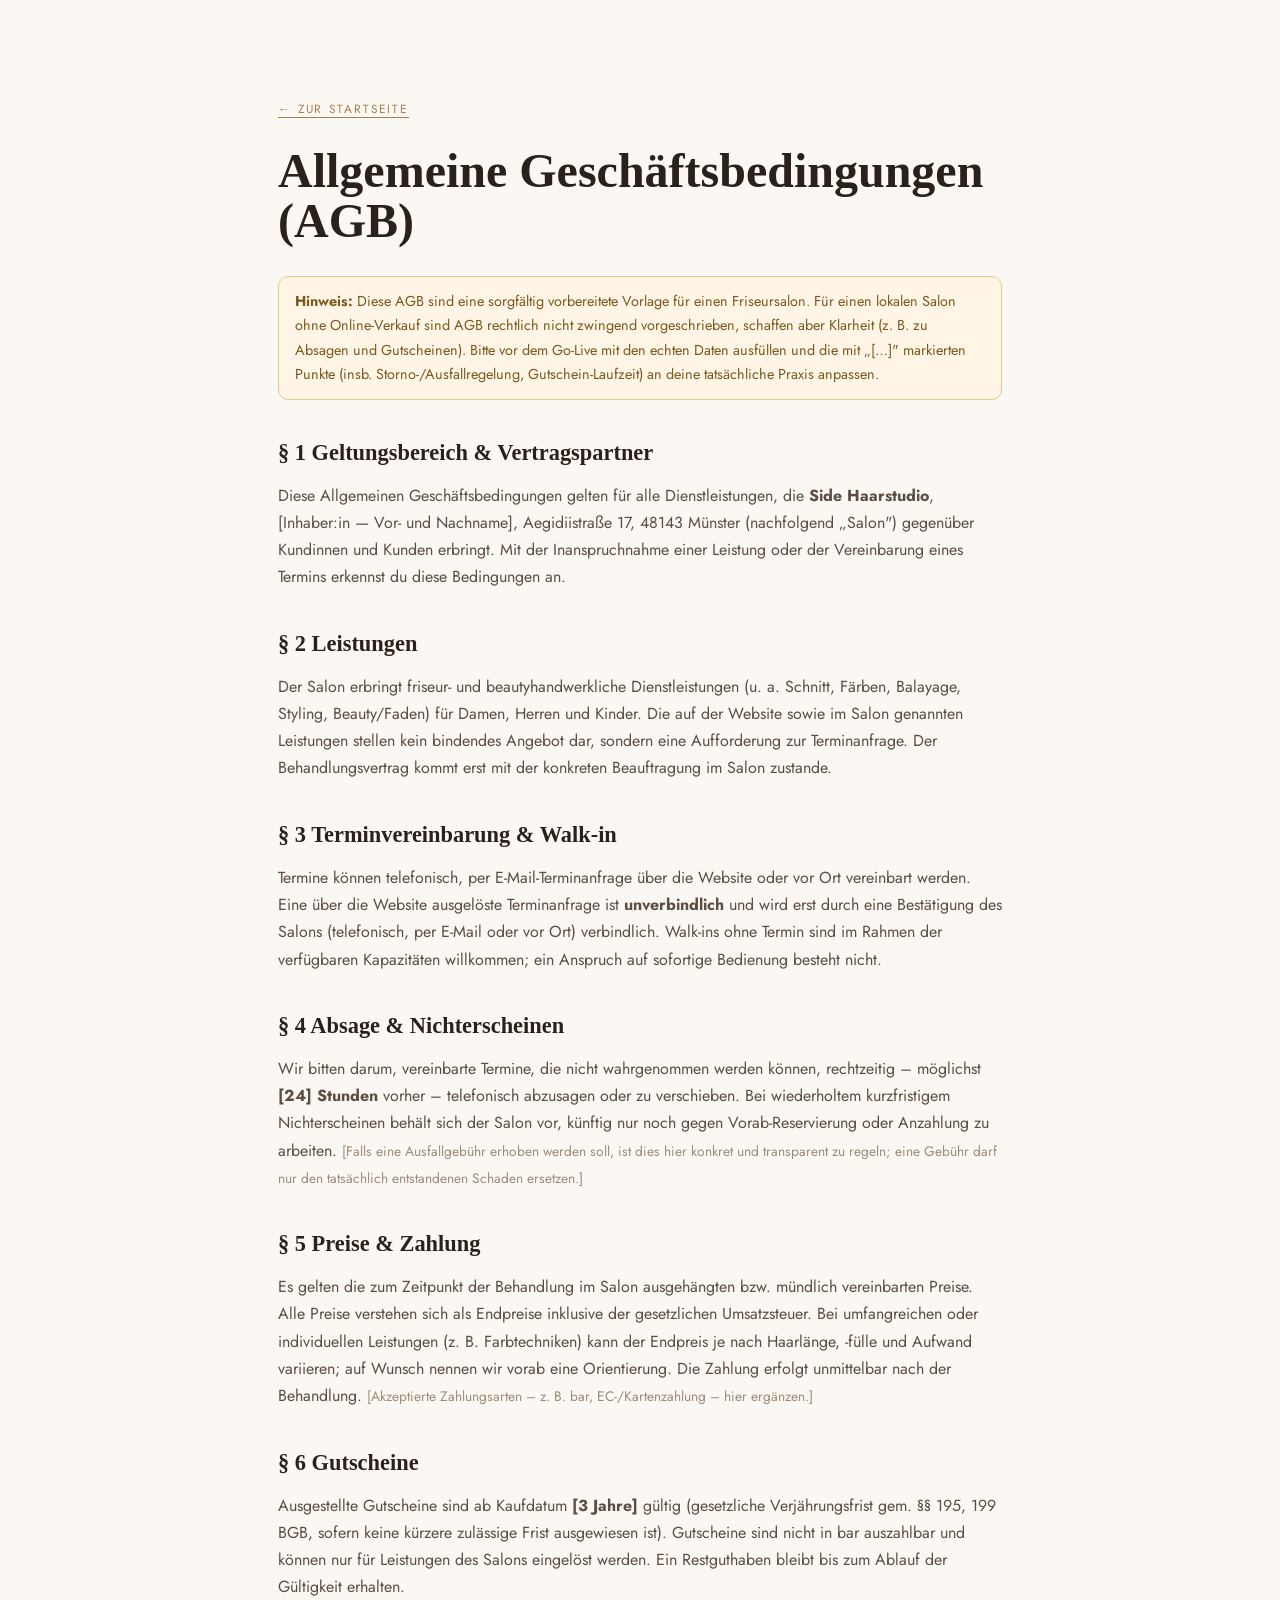
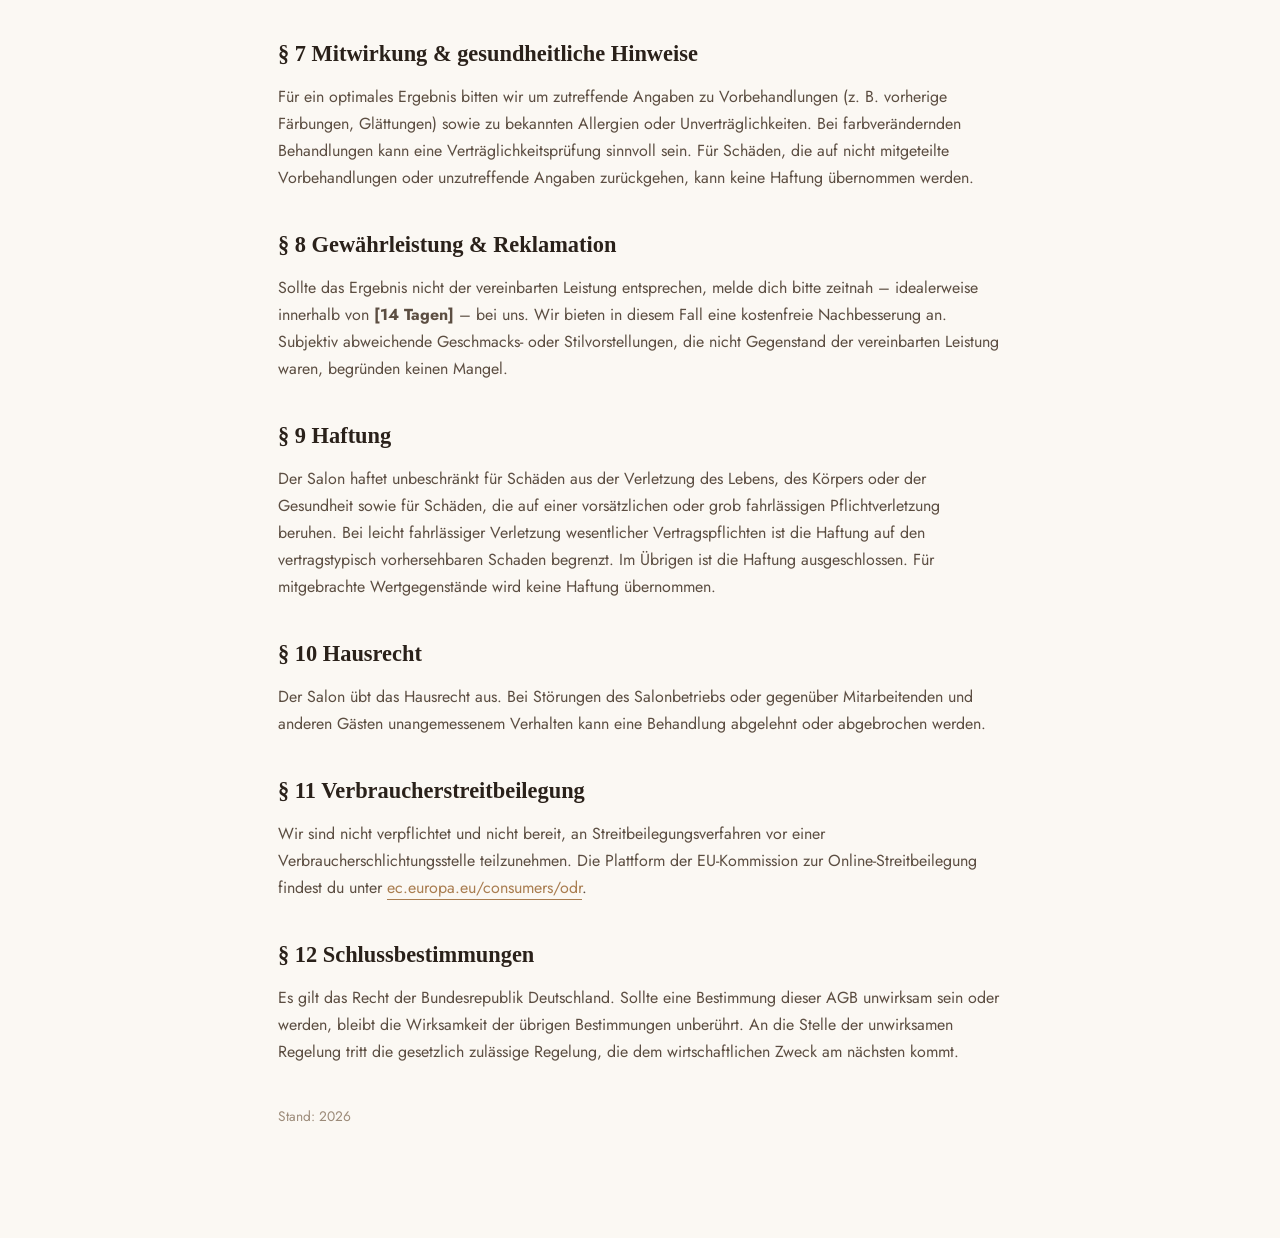
==== agb.html @ 624b102f "Add AGB page, link it in footer, sharpen AVV note in privacy policy - New agb.html (Allgemeine Gesch" ====
<!DOCTYPE html>
<html lang="de">
<head>
<meta charset="UTF-8">
<meta name="viewport" content="width=device-width, initial-scale=1.0">
<title>AGB — Side Haarstudio Münster</title>
<meta name="robots" content="index,follow">
<link rel="icon" href="favicon.svg" type="image/svg+xml">
<link rel="preconnect" href="https://fonts.bunny.net" crossorigin>
<link rel="stylesheet" href="https://fonts.bunny.net/css?family=cormorant-garamond:400,500,600,700|jost:300,400,500,600">
<link rel="stylesheet" href="styles.css">
</head>
<body class="legal-page">
  <div class="legal-wrap">
    <a class="legal-back" href="index.html">← Zur Startseite</a>
    <h1>Allgemeine Geschäftsbedingungen (AGB)</h1>

    <p class="todo"><strong>Hinweis:</strong> Diese AGB sind eine sorgfältig vorbereitete Vorlage für
      einen Friseursalon. Für einen lokalen Salon ohne Online-Verkauf sind AGB rechtlich nicht
      zwingend vorgeschrieben, schaffen aber Klarheit (z. B. zu Absagen und Gutscheinen). Bitte vor
      dem Go-Live mit den echten Daten ausfüllen und die mit „[…]" markierten Punkte (insb.
      Storno-/Ausfallregelung, Gutschein-Laufzeit) an deine tatsächliche Praxis anpassen.</p>

    <h2>§ 1 Geltungsbereich &amp; Vertragspartner</h2>
    <p>
      Diese Allgemeinen Geschäftsbedingungen gelten für alle Dienstleistungen, die
      <strong>Side Haarstudio</strong>, [Inhaber:in — Vor- und Nachname], Aegidiistraße 17,
      48143 Münster (nachfolgend „Salon") gegenüber Kundinnen und Kunden erbringt. Mit der
      Inanspruchnahme einer Leistung oder der Vereinbarung eines Termins erkennst du diese
      Bedingungen an.
    </p>

    <h2>§ 2 Leistungen</h2>
    <p>
      Der Salon erbringt friseur- und beautyhandwerkliche Dienstleistungen (u. a. Schnitt,
      Färben, Balayage, Styling, Beauty/Faden) für Damen, Herren und Kinder. Die auf der Website
      sowie im Salon genannten Leistungen stellen kein bindendes Angebot dar, sondern eine
      Aufforderung zur Terminanfrage. Der Behandlungsvertrag kommt erst mit der konkreten
      Beauftragung im Salon zustande.
    </p>

    <h2>§ 3 Terminvereinbarung &amp; Walk-in</h2>
    <p>
      Termine können telefonisch, per E-Mail-Terminanfrage über die Website oder vor Ort
      vereinbart werden. Eine über die Website ausgelöste Terminanfrage ist <strong>unverbindlich</strong>
      und wird erst durch eine Bestätigung des Salons (telefonisch, per E-Mail oder vor Ort)
      verbindlich. Walk-ins ohne Termin sind im Rahmen der verfügbaren Kapazitäten willkommen;
      ein Anspruch auf sofortige Bedienung besteht nicht.
    </p>

    <h2>§ 4 Absage &amp; Nichterscheinen</h2>
    <p>
      Wir bitten darum, vereinbarte Termine, die nicht wahrgenommen werden können, rechtzeitig –
      möglichst <strong>[24] Stunden</strong> vorher – telefonisch abzusagen oder zu verschieben.
      Bei wiederholtem kurzfristigem Nichterscheinen behält sich der Salon vor, künftig nur noch
      gegen Vorab-Reservierung oder Anzahlung zu arbeiten.
      <span class="muted">[Falls eine Ausfallgebühr erhoben werden soll, ist dies hier konkret und
      transparent zu regeln; eine Gebühr darf nur den tatsächlich entstandenen Schaden ersetzen.]</span>
    </p>

    <h2>§ 5 Preise &amp; Zahlung</h2>
    <p>
      Es gelten die zum Zeitpunkt der Behandlung im Salon ausgehängten bzw. mündlich vereinbarten
      Preise. Alle Preise verstehen sich als Endpreise inklusive der gesetzlichen Umsatzsteuer.
      Bei umfangreichen oder individuellen Leistungen (z. B. Farbtechniken) kann der Endpreis je
      nach Haarlänge, -fülle und Aufwand variieren; auf Wunsch nennen wir vorab eine Orientierung.
      Die Zahlung erfolgt unmittelbar nach der Behandlung. <span class="muted">[Akzeptierte
      Zahlungsarten – z. B. bar, EC-/Kartenzahlung – hier ergänzen.]</span>
    </p>

    <h2>§ 6 Gutscheine</h2>
    <p>
      Ausgestellte Gutscheine sind ab Kaufdatum <strong>[3 Jahre]</strong> gültig (gesetzliche
      Verjährungsfrist gem. §§ 195, 199 BGB, sofern keine kürzere zulässige Frist ausgewiesen
      ist). Gutscheine sind nicht in bar auszahlbar und können nur für Leistungen des Salons
      eingelöst werden. Ein Restguthaben bleibt bis zum Ablauf der Gültigkeit erhalten.
    </p>

    <h2>§ 7 Mitwirkung &amp; gesundheitliche Hinweise</h2>
    <p>
      Für ein optimales Ergebnis bitten wir um zutreffende Angaben zu Vorbehandlungen (z. B.
      vorherige Färbungen, Glättungen) sowie zu bekannten Allergien oder Unverträglichkeiten.
      Bei farbverändernden Behandlungen kann eine Verträglichkeitsprüfung sinnvoll sein. Für
      Schäden, die auf nicht mitgeteilte Vorbehandlungen oder unzutreffende Angaben zurückgehen,
      kann keine Haftung übernommen werden.
    </p>

    <h2>§ 8 Gewährleistung &amp; Reklamation</h2>
    <p>
      Sollte das Ergebnis nicht der vereinbarten Leistung entsprechen, melde dich bitte zeitnah –
      idealerweise innerhalb von <strong>[14 Tagen]</strong> – bei uns. Wir bieten in diesem Fall
      eine kostenfreie Nachbesserung an. Subjektiv abweichende Geschmacks- oder
      Stilvorstellungen, die nicht Gegenstand der vereinbarten Leistung waren, begründen keinen
      Mangel.
    </p>

    <h2>§ 9 Haftung</h2>
    <p>
      Der Salon haftet unbeschränkt für Schäden aus der Verletzung des Lebens, des Körpers oder
      der Gesundheit sowie für Schäden, die auf einer vorsätzlichen oder grob fahrlässigen
      Pflichtverletzung beruhen. Bei leicht fahrlässiger Verletzung wesentlicher Vertragspflichten
      ist die Haftung auf den vertragstypisch vorhersehbaren Schaden begrenzt. Im Übrigen ist die
      Haftung ausgeschlossen. Für mitgebrachte Wertgegenstände wird keine Haftung übernommen.
    </p>

    <h2>§ 10 Hausrecht</h2>
    <p>
      Der Salon übt das Hausrecht aus. Bei Störungen des Salonbetriebs oder gegenüber Mitarbeitenden
      und anderen Gästen unangemessenem Verhalten kann eine Behandlung abgelehnt oder abgebrochen
      werden.
    </p>

    <h2>§ 11 Verbraucherstreitbeilegung</h2>
    <p>
      Wir sind nicht verpflichtet und nicht bereit, an Streitbeilegungsverfahren vor einer
      Verbraucherschlichtungsstelle teilzunehmen. Die Plattform der EU-Kommission zur
      Online-Streitbeilegung findest du unter
      <a href="https://ec.europa.eu/consumers/odr/" target="_blank" rel="noopener">ec.europa.eu/consumers/odr</a>.
    </p>

    <h2>§ 12 Schlussbestimmungen</h2>
    <p>
      Es gilt das Recht der Bundesrepublik Deutschland. Sollte eine Bestimmung dieser AGB
      unwirksam sein oder werden, bleibt die Wirksamkeit der übrigen Bestimmungen unberührt.
      An die Stelle der unwirksamen Regelung tritt die gesetzlich zulässige Regelung, die dem
      wirtschaftlichen Zweck am nächsten kommt.
    </p>

    <p class="muted" style="margin-top:40px">Stand: <span id="legalYear"></span></p>
  </div>
  <script>document.getElementById("legalYear").textContent = new Date().getFullYear();</script>
</body>
</html>
---- styles.css ----
/* ============================================================
   SIDE Haarstudio Münster — Design System
   Warm brown / cream luxury salon. Serif display + geometric sans.
   Layout is container-query driven so the same markup reflows for
   wide desktop and narrow phone widths.
   ============================================================ */

:root{
  /* warm neutral palette */
  --cream:    #EFE7DB;
  --paper:    #FBF8F3;
  --sand:     #E6DAC9;
  --ink:      #2A211A;
  --ink-soft: #5C4E42;
  --muted:    #9C8B79;
  --brown:    #6E5848;
  --espresso: #352820;
  --line:     rgba(42,33,26,.12);
  --line-strong: rgba(42,33,26,.22);

  --accent:   #A97D50;
  --space:    1;          /* density multiplier */

  --r-sm: 4px;
  --r-md: 8px;
  --r-lg: 14px;

  --shadow-card: 0 1px 2px rgba(42,33,26,.04), 0 8px 30px rgba(42,33,26,.06);
  --shadow-pop:  0 12px 50px rgba(42,33,26,.22);

  --serif: "Cormorant Garamond", Georgia, "Times New Roman", serif;
  --sans:  "Jost", "Helvetica Neue", Helvetica, Arial, sans-serif;

  --ease: cubic-bezier(.22,.61,.36,1);
}

*{ box-sizing:border-box; }
html{ scroll-behavior:smooth; scroll-padding-top:84px; }
html,body{ margin:0; }
/* Scrollbar ausblenden (Funktion bleibt erhalten) */
html{ scrollbar-width:none; -ms-overflow-style:none; }
html::-webkit-scrollbar, body::-webkit-scrollbar{ width:0; height:0; display:none; }
body{
  font-family:var(--sans);
  color:var(--ink);
  background:var(--paper);
  -webkit-font-smoothing:antialiased;
  text-rendering:optimizeLegibility;
}
button{ font-family:inherit; cursor:pointer; }
a{ color:inherit; text-decoration:none; }
img{ display:block; max-width:100%; }

/* ---------- page container (drives container queries) ---------- */
.scroller{
  position:relative;
  width:100%;
  background:var(--paper);
  container-type:inline-size;
  container-name:site;
}

/* ---------- shared type / layout ---------- */
.wrap{ width:100%; max-width:1520px; margin-inline:auto; padding-inline:clamp(20px, 5vw, 96px); }
/* Long-form text stays readable even on a very wide layout */
.section-head, .contact-lede, .hero-sub{ }
.section{ padding-block:calc(64px * var(--space)); }
.eyebrow{
  font-family:var(--sans); font-weight:500;
  font-size:12px; letter-spacing:.32em; text-transform:uppercase;
  color:var(--accent);
}
.section-title{
  font-family:var(--serif); font-weight:500;
  font-size:clamp(2rem, 7cqi, 3.1rem); line-height:1.04; letter-spacing:.01em;
  margin:.4em 0 0; color:var(--ink);
}
.section-head{ text-align:center; max-width:640px; margin-inline:auto; margin-bottom:calc(46px*var(--space)); }
.section-head p{ color:var(--ink-soft); font-size:1.02rem; line-height:1.6; margin:.9em 0 0; }
.lede{ color:var(--ink-soft); font-size:1.04rem; line-height:1.65; }

.btn{
  display:inline-flex; align-items:center; gap:.6em;
  padding:.95em 1.6em; border:none; border-radius:999px;
  font-family:var(--sans); font-weight:500; font-size:.82rem;
  letter-spacing:.14em; text-transform:uppercase;
  transition:transform .35s var(--ease), background .3s, color .3s, box-shadow .3s;
}
.btn-solid{ background:var(--accent); color:#fff; box-shadow:0 8px 24px color-mix(in srgb, var(--accent) 36%, transparent); }
.btn-solid:hover{ transform:translateY(-2px); box-shadow:0 12px 30px color-mix(in srgb, var(--accent) 46%, transparent); }
.btn-ghost{ background:transparent; color:var(--ink); border:1px solid var(--line-strong); }
.btn-ghost:hover{ border-color:var(--ink); transform:translateY(-2px); }
.btn-light{ background:rgba(255,255,255,.92); color:var(--ink); }
.btn-light:hover{ background:#fff; transform:translateY(-2px); }

.link-underline{
  display:inline-flex; align-items:center; gap:.5em;
  font-size:.76rem; letter-spacing:.2em; text-transform:uppercase; font-weight:500;
  color:var(--ink); padding-bottom:4px; border-bottom:1px solid var(--ink);
  transition:gap .3s var(--ease), color .3s, border-color .3s; cursor:pointer;
}
.link-underline:hover{ gap:.9em; color:var(--accent); border-color:var(--accent); }

/* media frames (plain imgs that fill their box) */
.media{ position:relative; overflow:hidden; background:var(--sand); }
.media img{ position:absolute; inset:0; width:100%; height:100%; object-fit:cover; }
.hero-media img, .contact-map img{ position:absolute; inset:0; width:100%; height:100%; object-fit:cover; }

/* ============================================================
   HEADER
   ============================================================ */
.site-header{
  position:sticky; top:0; z-index:40;
  background:color-mix(in srgb, var(--paper) 86%, transparent);
  backdrop-filter:blur(12px); -webkit-backdrop-filter:blur(12px);
  border-bottom:1px solid var(--line);
}
.header-inner{ display:flex; align-items:center; justify-content:space-between; gap:24px; height:72px; }
.brand{ display:flex; align-items:center; gap:11px; }
.brand-mark{
  width:30px; height:30px; flex:none; border-radius:50%;
  background:var(--ink); color:var(--paper);
  display:grid; place-items:center; font-family:var(--serif); font-weight:600; font-size:1.05rem;
}
.brand-name{ font-family:var(--serif); font-weight:600; font-size:1.45rem; letter-spacing:.04em; line-height:1; }
.brand-name small{ display:block; font-family:var(--sans); font-weight:400; font-size:.52rem; letter-spacing:.42em; text-transform:uppercase; color:var(--muted); margin-top:3px; }
.nav{ display:none; align-items:center; gap:32px; }
.nav a{ font-size:.78rem; letter-spacing:.16em; text-transform:uppercase; font-weight:500; color:var(--ink-soft); position:relative; padding:6px 0; transition:color .25s; }
.nav a::after{ content:""; position:absolute; left:0; bottom:0; height:1px; width:0; background:var(--accent); transition:width .3s var(--ease); }
.nav a:hover{ color:var(--ink); }
.nav a:hover::after, .nav a.active::after{ width:100%; }
.nav a.active{ color:var(--ink); }
.header-cta{ display:none; }
.burger{
  display:inline-flex; flex-direction:column; gap:5px; justify-content:center;
  width:42px; height:42px; border:1px solid var(--line-strong); border-radius:50%;
  background:transparent; align-items:center;
}
.burger span{ width:16px; height:1.5px; background:var(--ink); transition:.3s var(--ease); }
.burger.open span:nth-child(1){ transform:translateY(6.5px) rotate(45deg); }
.burger.open span:nth-child(2){ opacity:0; }
.burger.open span:nth-child(3){ transform:translateY(-6.5px) rotate(-45deg); }

/* mobile slide-down menu — only shown when the burger toggles `hidden=false`.
   The [hidden] attribute selector beats the base rule, so the menu stays
   collapsed by default; container-query also forces it off on desktop. */
.mobile-menu{
  position:absolute; top:72px; left:0; right:0; z-index:39;
  background:var(--paper); border-bottom:1px solid var(--line);
  padding:8px 0 18px;
  transform-origin:top;
  display:flex; flex-direction:column;
  animation:menuDrop .28s var(--ease);
}
.mobile-menu[hidden]{ display:none; }
/* Never show the slide-down menu on desktop — container query for the
   viewport-width container, plus a viewport media query as a safety net. */
@container site (min-width:1024px){ .mobile-menu, .burger{ display:none !important; } }
@media (min-width:1024px){ .mobile-menu, .burger{ display:none !important; } }
@keyframes menuDrop{ from{ opacity:0; transform:translateY(-8px); } to{ opacity:1; transform:none; } }
.mobile-menu a{ padding:14px clamp(20px,6cqi,64px); font-family:var(--serif); font-size:1.5rem; color:var(--ink); border-bottom:1px solid var(--line); }
.mobile-menu .btn{ margin:18px clamp(20px,6cqi,64px) 0; justify-content:center; }

/* ============================================================
   HERO
   ============================================================ */
.hero{ padding:calc(14px*var(--space)) 0 calc(56px*var(--space)); }
.hero-stage{ position:relative; }

/* Variant: image (full-bleed image w/ overlay text) — DEFAULT.
   max-height caps the hero so the whole section (header + image + strip)
   fits the first viewport — no scrolling needed to see the CTA.
   200px buffer covers the sticky header (~72px), the trust strip and
   the section padding. min-height keeps it usable on very short windows. */
.hero[data-layout="image"] .hero-media{
  position:relative; width:100%; aspect-ratio:16/13; border-radius:var(--r-lg); overflow:hidden;
  background:#3b2c22;
  max-height:calc(100svh - 200px);
  min-height:360px;
}
.hero[data-layout="image"] .hero-media::after{
  content:""; position:absolute; inset:0; z-index:1;
  background:linear-gradient(90deg, rgba(53,40,32,.74) 0%, rgba(53,40,32,.36) 42%, rgba(53,40,32,.05) 70%),
             linear-gradient(0deg, rgba(53,40,32,.5), rgba(53,40,32,0) 50%);
}
.hero[data-layout="image"] .hero-copy{
  position:absolute; left:0; bottom:0; z-index:2;
  padding:clamp(24px,5cqi,56px); max-width:900px; color:#fff;
}
.hero[data-layout="image"] .hero-copy .eyebrow{ color:#e9d8c1; }
.hero[data-layout="image"] .hero-copy h1{ color:#fff; }
.hero[data-layout="image"] .hero-actions .btn-ghost{ color:#fff; border-color:rgba(255,255,255,.6); }
.hero[data-layout="image"] .hero-actions .btn-ghost:hover{ border-color:#fff; background:rgba(255,255,255,.1); }

.hero h1{
  font-family:var(--serif); font-weight:500;
  font-size:clamp(2.3rem, 8.2cqi, 4.3rem); line-height:1.07; letter-spacing:-.005em;
  margin:.28em 0 0;
}
.hero .hero-sub{ font-size:1.05rem; line-height:1.6; margin:1.5em 0 0; max-width:46ch; color:rgba(255,255,255,.9); }
.hero-actions{ display:flex; flex-wrap:wrap; gap:14px; margin-top:1.9em; }

/* trust strip under hero */
.hero-strip{ display:flex; flex-wrap:wrap; gap:10px 28px; margin-top:26px; align-items:center; justify-content:flex-start; }
.hero-strip span{ font-size:.74rem; letter-spacing:.14em; text-transform:uppercase; color:var(--muted); display:inline-flex; align-items:center; gap:9px; }
.hero-strip span::before{ content:""; width:5px; height:5px; border-radius:50%; background:var(--accent); }

/* On short viewports the hero image is cropped via max-height, which would
   clip the overlay copy (overflow:hidden). Scale the copy down step by step
   so the eyebrow, headline and CTAs always stay visible. */
@media (max-height: 720px){
  .hero[data-layout="image"] .hero-copy{ padding:clamp(18px, 3.5cqi, 36px); }
  .hero[data-layout="image"] .hero h1{ font-size:clamp(1.7rem, 5.5cqi, 2.7rem); line-height:1.05; }
  .hero[data-layout="image"] .hero .hero-sub{ font-size:.94rem; line-height:1.5; margin-top:.9em; max-width:42ch; }
  .hero[data-layout="image"] .hero-actions{ margin-top:1.1em; gap:10px; }
}
@media (max-height: 560px){
  .hero[data-layout="image"] .hero-copy{ padding:14px 20px; }
  .hero[data-layout="image"] .hero .eyebrow{ font-size:10px; letter-spacing:.28em; }
  .hero[data-layout="image"] .hero h1{ font-size:clamp(1.4rem, 5cqi, 1.9rem); margin:.2em 0 0; }
  .hero[data-layout="image"] .hero .hero-sub{ display:none; }
  .hero[data-layout="image"] .hero-actions{ margin-top:.8em; }
  .hero[data-layout="image"] .hero-actions .btn{ padding:.7em 1.2em; font-size:.74rem; }
}

/* Mobile (portrait phones): on narrow screens the overlay copy doesn't fit
   inside the image and gets clipped. Stop overlaying — put the image on top
   and the full copy in a dark panel right below it, so the eyebrow, headline,
   subtext AND both CTAs are always completely visible (no cropping). */
@media (max-width: 600px){
  .hero[data-layout="image"] .hero-media{
    display:block; aspect-ratio:auto; max-height:none; min-height:0;
    overflow:visible; background:transparent;
  }
  .hero[data-layout="image"] .hero-media img{
    position:static; inset:auto; width:100%; height:auto;
    aspect-ratio:4/3; object-fit:cover;
    border-radius:var(--r-lg) var(--r-lg) 0 0;
  }
  .hero[data-layout="image"] .hero-media::after{ display:none; }
  .hero[data-layout="image"] .hero-copy{
    position:static; max-width:none; padding:22px 20px 26px;
    background:#352820; border-radius:0 0 var(--r-lg) var(--r-lg);
  }
  .hero[data-layout="image"] .hero .eyebrow{ font-size:11px; letter-spacing:.24em; }
  .hero[data-layout="image"] .hero h1{ font-size:clamp(1.9rem, 9cqi, 2.6rem); margin:.25em 0 0; }
  .hero[data-layout="image"] .hero .hero-sub{
    display:block; font-size:.95rem; line-height:1.55; margin-top:.9em; max-width:none;
  }
  .hero[data-layout="image"] .hero-actions{ margin-top:1.3em; gap:12px; }
  .hero[data-layout="image"] .hero-actions .btn{ flex:1 1 auto; justify-content:center; }
}

/* ============================================================
   SERVICES
   ============================================================ */
.services{ background:var(--paper); }
.svc-grid{ display:grid; grid-template-columns:1fr; gap:calc(22px*var(--space)); }
.svc-card{
  background:var(--cream); border-radius:var(--r-md); overflow:hidden;
  display:flex; flex-direction:column; cursor:pointer;
  transition:transform .4s var(--ease), box-shadow .4s var(--ease);
}
.svc-card:hover{ transform:translateY(-6px); box-shadow:var(--shadow-card); }
.svc-card .media{ aspect-ratio:4/5; }
.svc-card .svc-body{ padding:20px 20px 24px; display:flex; flex-direction:column; gap:10px; flex:1; }
.svc-card h3{ font-family:var(--serif); font-weight:600; font-size:1.3rem; letter-spacing:.03em; text-transform:uppercase; margin:0; }
.svc-card p{ color:var(--ink-soft); font-size:.92rem; line-height:1.55; margin:0; flex:1; }
.svc-price{ font-family:var(--serif); font-size:1.05rem; color:var(--accent); font-weight:600; }
.svc-card .link-underline{ margin-top:6px; align-self:flex-start; font-size:.68rem; }

/* ============================================================
   STUDIO
   ============================================================ */
.studio{ background:var(--cream); }
.studio-grid{ display:grid; grid-template-columns:1fr; gap:calc(34px*var(--space)); align-items:center; }
.studio-media{ position:relative; }
.studio-media .media{ aspect-ratio:4/5; border-radius:var(--r-lg); }
.studio-media .badge{
  position:absolute; right:-6px; bottom:24px; background:var(--ink); color:var(--paper);
  border-radius:50%; width:118px; height:118px; display:grid; place-items:center; text-align:center;
  font-family:var(--serif); padding:10px; line-height:1.1; box-shadow:var(--shadow-pop);
}
.studio-media .badge b{ display:block; font-size:1.9rem; font-weight:600; }
.studio-media .badge small{ font-family:var(--sans); font-size:.56rem; letter-spacing:.2em; text-transform:uppercase; }
.studio-copy h2{ font-family:var(--serif); font-weight:500; font-size:clamp(2rem,7cqi,3rem); line-height:1.05; margin:.35em 0 0; }
.studio-copy p{ color:var(--ink-soft); line-height:1.7; margin:1.1em 0 0; }
.studio-stats{ display:flex; gap:36px; margin:30px 0; flex-wrap:wrap; }
.studio-stats div b{ font-family:var(--serif); font-size:2.2rem; font-weight:600; color:var(--ink); display:block; line-height:1; }
.studio-stats div span{ font-size:.72rem; letter-spacing:.16em; text-transform:uppercase; color:var(--muted); }

/* ============================================================
   PORTFOLIO
   ============================================================ */
.portfolio{ background:var(--paper); }
.pf-grid{ display:grid; grid-template-columns:repeat(2,1fr); gap:calc(14px*var(--space)); }
.pf-item{ position:relative; overflow:hidden; border-radius:var(--r-md); cursor:pointer; }
.pf-item .media{ width:100%; height:100%; transition:transform .6s var(--ease); }
.pf-item:hover .media{ transform:scale(1.05); }
.pf-item::after{
  content:"⤢"; position:absolute; inset:0; display:flex; align-items:flex-end; padding:14px;
  color:#fff; font-size:1.1rem; background:linear-gradient(0deg, rgba(53,40,32,.45), transparent 55%);
  opacity:0; transition:opacity .35s; pointer-events:none;
}
.pf-item:hover::after{ opacity:1; }
.pf-item.tall{ grid-row:span 2; }

/* lightbox */
.lightbox{ position:fixed; inset:0; z-index:120; background:rgba(28,22,17,.92); display:flex; align-items:center; justify-content:center; padding:24px; }
.lightbox .lb-stage{ position:relative; width:min(560px,92vw); max-height:86vh; }
.lightbox .media{ width:100%; aspect-ratio:4/5; border-radius:var(--r-md); max-height:86vh; }
.lb-close{ position:absolute; top:-46px; right:0; width:40px; height:40px; border-radius:50%; background:rgba(255,255,255,.14); color:#fff; border:none; font-size:1.1rem; }
.lb-nav{ position:absolute; top:50%; transform:translateY(-50%); width:46px; height:46px; border-radius:50%; background:rgba(255,255,255,.14); color:#fff; border:none; font-size:1.3rem; display:grid; place-items:center; }
.lb-prev{ left:-62px; } .lb-next{ right:-62px; }
.lb-count{ position:absolute; bottom:-40px; left:50%; transform:translateX(-50%); color:rgba(255,255,255,.7); font-size:.78rem; letter-spacing:.2em; }
@media (max-width:720px){
  .lb-prev{ left:8px; } .lb-next{ right:8px; }
}

/* ============================================================
   PRICES
   ============================================================ */
.prices{ background:var(--cream); }
.price-tabs{ display:flex; flex-wrap:wrap; gap:8px; justify-content:center; margin-bottom:calc(36px*var(--space)); }
.price-tab{
  padding:.7em 1.3em; border-radius:999px; border:1px solid var(--line-strong); background:transparent;
  font-size:.74rem; letter-spacing:.14em; text-transform:uppercase; font-weight:500; color:var(--ink-soft);
  transition:.25s var(--ease);
}
.price-tab:hover{ border-color:var(--ink); color:var(--ink); }
.price-tab.active{ background:var(--ink); color:var(--paper); border-color:var(--ink); }
.price-panel{ max-width:780px; margin-inline:auto; background:var(--paper); border-radius:var(--r-lg); padding:clamp(18px,5cqi,46px); box-shadow:var(--shadow-card); overflow:hidden; }
.price-colhead{ display:grid; grid-template-columns:minmax(0,1fr) auto; gap:14px; align-items:end; padding-bottom:12px; margin-bottom:6px; border-bottom:1px solid var(--line-strong); }
.price-colhead .cols{ display:grid; grid-template-columns:repeat(var(--pc,3), minmax(34px, 54px)); gap:8px; text-align:right; }
.price-colhead .cols span{ font-size:.62rem; letter-spacing:.1em; text-transform:uppercase; color:var(--muted); }
.price-row{ display:grid; grid-template-columns:minmax(0,1fr) auto; gap:14px; align-items:center; padding:13px 0; border-bottom:1px solid var(--line); transition:background .2s; }
.price-row:hover{ background:color-mix(in srgb, var(--accent) 7%, transparent); }
.price-row .name{ font-size:.96rem; color:var(--ink); min-width:0; line-height:1.35; }
.price-row .name em{ font-style:normal; color:var(--muted); font-size:.78rem; margin-left:6px; display:inline-block; }
.price-row .vals{ display:grid; grid-template-columns:repeat(var(--pc,3), minmax(34px, 54px)); gap:8px; text-align:right; }
.price-row .vals span{ font-family:var(--serif); font-size:1.02rem; font-weight:600; color:var(--ink); white-space:nowrap; }
.price-row .vals span.single{ grid-column:1 / -1; white-space:nowrap; font-size:1.08rem; }
/* Single-price rows: the matrix column caps at 54px, which is too narrow
   for ranges like "150 – 200 €" — let the column size to the content. */
.price-row .vals:has(.single){ grid-template-columns:auto; }
@container site (max-width:520px){
  .price-row .vals span.single{ white-space:normal; }
}
.price-sub{ font-family:var(--sans); font-weight:600; font-size:.72rem; letter-spacing:.2em; text-transform:uppercase; color:var(--accent); margin:26px 0 4px; }
.price-note{ text-align:center; color:var(--muted); font-size:.82rem; margin-top:22px; font-style:italic; }

/* ============================================================
   CONTACT
   ============================================================ */
.contact{ background:var(--espresso); color:var(--paper); }
.contact .eyebrow{ color:#e0c9ab; }
.contact-grid{ display:grid; grid-template-columns:1fr; gap:calc(40px*var(--space)); align-items:start; }
.contact h2{ font-family:var(--serif); font-weight:500; font-size:clamp(2.2rem,8cqi,3.6rem); line-height:1.02; margin:.3em 0 .5em; color:#fff; }
.contact-lede{ color:rgba(251,248,243,.74); line-height:1.7; max-width:42ch; }
.contact-actions{ display:flex; flex-wrap:wrap; gap:14px; margin-top:28px; }
.contact-actions .btn-line{ background:transparent; border:1px solid rgba(255,255,255,.4); color:#fff; }
.contact-actions .btn-line:hover{ background:rgba(255,255,255,.1); border-color:#fff; transform:translateY(-2px); }
.info-list{ display:flex; flex-direction:column; gap:22px; }
.info-list .info-item{ display:flex; flex-direction:column; gap:5px; padding-bottom:20px; border-bottom:1px solid rgba(255,255,255,.14); }
.info-item .k{ font-size:.7rem; letter-spacing:.2em; text-transform:uppercase; color:#cbb89e; }
.info-item .v{ font-size:1.06rem; color:#fff; line-height:1.5; }
.info-item .v b{ font-weight:500; }
.hours-row{ display:flex; justify-content:space-between; gap:18px; font-size:.96rem; color:rgba(251,248,243,.86); padding:3px 0; }
.hours-row .day{ color:#cbb89e; }
.contact-map{ position:relative; aspect-ratio:16/10; border-radius:var(--r-lg); overflow:hidden; margin-top:6px; }

/* footer */
.site-footer{ background:#241a13; color:rgba(251,248,243,.6); padding:36px 0; }
.footer-inner{ display:flex; flex-direction:column; gap:18px; align-items:center; text-align:center; }
.footer-inner .brand-name{ color:#fff; }
.footer-links{ display:flex; gap:22px; flex-wrap:wrap; justify-content:center; }
.footer-links a{ font-size:.74rem; letter-spacing:.14em; text-transform:uppercase; transition:color .2s; }
.footer-links a:hover{ color:#fff; }
.footer-fine{ font-size:.72rem; letter-spacing:.04em; }

/* ============================================================
   CONTAINER QUERY BREAKPOINTS (tablet ≥720, desktop ≥1024)
   ============================================================ */
@container site (min-width:720px){
  .svc-grid{ grid-template-columns:repeat(2,1fr); }
  .pf-grid{ grid-template-columns:repeat(3,1fr); grid-auto-rows:1fr; }
  .studio-grid{ grid-template-columns:0.85fr 1fr; }
  .contact-grid{ grid-template-columns:1.1fr 1fr; gap:60px; }
}
@container site (min-width:1024px){
  .nav{ display:flex; }
  .header-cta{ display:inline-flex; }
  .burger{ display:none; }
  .section{ padding-block:calc(96px*var(--space)); }
  .svc-grid{ grid-template-columns:repeat(4,1fr); }
  .studio-stats{ gap:48px; }
}
/* viewport-based safety net so the desktop header is correct even if the
   container context is ever unavailable */
@media (min-width:1024px){
  .nav{ display:flex; }
  .header-cta{ display:inline-flex; }
}

/* reveal on scroll */
.reveal{ opacity:0; transform:translateY(24px); transition:opacity .8s var(--ease), transform .8s var(--ease); }
.reveal.in{ opacity:1; transform:none; }

/* refined reveal — slight scale + slower easing */
.reveal{ transform:translateY(28px) scale(.985); transition:opacity .85s var(--ease), transform .85s var(--ease); }

/* ============================================================
   STATUS PILL + HIGHLIGHTED "TODAY" ROW IN OPENING HOURS
   ============================================================ */
.hours-head{ display:flex; align-items:center; gap:10px; flex-wrap:wrap; }
.status-pill{
  display:inline-flex; align-items:center; gap:7px;
  padding:.32em .85em; border-radius:999px;
  font-size:.7rem; letter-spacing:.06em; font-weight:500;
  background:rgba(255,255,255,.08); color:rgba(255,255,255,.85);
}
.status-pill::before{
  content:""; width:7px; height:7px; border-radius:50%; background:#9C8B79; flex:none;
}
.status-pill.open{ background:rgba(46,160,67,.18); color:#a7e8b6; }
.status-pill.open::before{ background:#3fb950; animation:statusPulse 2s ease-in-out infinite; }
.status-pill.closed{ background:rgba(248,81,73,.16); color:#ffb1ad; }
.status-pill.closed::before{ background:#f85149; }
@keyframes statusPulse{
  0%, 100% { box-shadow:0 0 0 0 rgba(63,185,80,.55); }
  70%      { box-shadow:0 0 0 8px rgba(63,185,80,0); }
}
.hours-list{ display:flex; flex-direction:column; margin-top:8px; }
.hours-row.today{ color:#fff; font-weight:500; }
.hours-row.today .day{ color:var(--accent); }

/* ============================================================
   REVIEWS (Google)
   ============================================================ */
.reviews{ background:var(--paper); }
.rv-summary{
  display:inline-flex; align-items:center; gap:14px; flex-wrap:wrap; justify-content:center;
  margin-top:22px; padding:14px 22px; border-radius:14px;
  background:var(--cream);
}
.rv-score{
  font-family:var(--serif); font-size:2.2rem; font-weight:600; line-height:1; color:var(--ink);
  font-variant-numeric:tabular-nums;
}
.rv-stars{
  position:relative; display:inline-block;
  font-size:1.2rem; letter-spacing:.14em; line-height:1;
  color:var(--line-strong);
}
.rv-stars-bg, .rv-stars-fg{ display:block; }
.rv-stars-fg{
  position:absolute; left:0; top:0; overflow:hidden;
  width:var(--fill,0%); white-space:nowrap; color:#E8B14A;
  transition:width 1.2s var(--ease);
}
.rv-count{ color:var(--ink-soft); font-size:.92rem; font-variant-numeric:tabular-nums; }
.rv-grid{ display:grid; grid-template-columns:1fr; gap:18px; }
.rv-card{
  background:var(--cream); border-radius:14px; padding:24px 24px 26px;
  box-shadow:var(--shadow-card);
  display:flex; flex-direction:column; gap:14px;
  transition:transform .35s var(--ease), box-shadow .35s var(--ease);
  position:relative; overflow:hidden;
}
.rv-card::after{
  content:"\201E"; position:absolute; top:-22px; right:14px;
  font-family:var(--serif); font-size:7rem; color:var(--accent); opacity:.08; line-height:1;
}
.rv-card:hover{ transform:translateY(-5px); box-shadow:0 18px 50px rgba(42,33,26,.10); }
.rv-card-head{ display:flex; align-items:center; gap:12px; }
.rv-avatar{
  width:42px; height:42px; flex:none; border-radius:50%;
  background:var(--accent); color:#fff;
  display:grid; place-items:center;
  font-family:var(--serif); font-weight:600; font-size:1.15rem;
}
.rv-name{ font-weight:500; font-size:.98rem; color:var(--ink); }
.rv-stars-row{ color:#E8B14A; letter-spacing:.1em; font-size:.92rem; line-height:1; margin-top:3px; }
.rv-quote{ color:var(--ink-soft); line-height:1.6; font-size:1rem; margin:0; font-style:italic; position:relative; z-index:1; }
.rv-quote::before{ content:""; display:block; width:30px; height:2px; background:var(--accent); margin-bottom:10px; opacity:.6; }
.rv-cta{ text-align:center; margin-top:30px; }
@container site (min-width:720px){
  .rv-grid{ grid-template-columns:repeat(3,1fr); gap:22px; }
}

/* ============================================================
   ANIMATIONS — kleine Bewegung, viel Wirkung
   ============================================================ */
/* Hero: slow ken-burns zoom of the background image */
@keyframes kenBurns{
  0%   { transform:scale(1.02) translate(0,0); }
  100% { transform:scale(1.10) translate(-1.5%, -2%); }
}
.hero[data-layout="image"] .hero-media img{
  animation:kenBurns 26s var(--ease) infinite alternate;
}
@media (prefers-reduced-motion: reduce){
  .hero[data-layout="image"] .hero-media img{ animation:none; }
}

/* Service card image zoom on hover */
.svc-card .media img{ transition:transform .9s var(--ease); }
.svc-card:hover .media img{ transform:scale(1.07); }

/* Studio badge gentle float + slight tilt */
@keyframes badgeFloat{
  0%, 100% { transform:translateY(0)    rotate(-2deg); }
  50%      { transform:translateY(-7px) rotate(3deg); }
}
.studio-media .badge{ animation:badgeFloat 5s ease-in-out infinite; }
@media (prefers-reduced-motion: reduce){
  .studio-media .badge{ animation:none; }
}

/* Section title — animated underline that draws in on reveal */
.section-head .section-title{ position:relative; }
.section-head .section-title::after{
  content:""; display:block; width:0; height:2px;
  background:var(--accent); margin:18px auto 0; border-radius:2px;
  transition:width 1s var(--ease) .15s;
}
.section-head.in .section-title::after{ width:64px; }

/* Portfolio item subtle lift */
.pf-item{ transition:transform .5s var(--ease), box-shadow .5s var(--ease); }
.pf-item:hover{ transform:translateY(-4px); box-shadow:0 18px 40px rgba(42,33,26,.18); }

/* Brand mark + nav links small life on hover */
.brand-mark{ transition:transform .3s var(--ease); }
.brand:hover .brand-mark{ transform:scale(1.08) rotate(-6deg); }

/* Active section indicator — small dot pulse */
.nav a.active::after{ box-shadow:0 0 0 0 var(--accent); animation:linkPulse 2.5s ease-in-out infinite; }
@keyframes linkPulse{
  0%, 100% { box-shadow:0 0 0 0 color-mix(in srgb, var(--accent) 55%, transparent); }
  70%      { box-shadow:0 0 0 6px transparent; }
}

/* ============================================================
   GOOGLE MAPS — click-to-load (kein Google-Request vor Zustimmung)
   ============================================================ */
.contact-map{ background:#2c2018; }
.contact-map iframe{ position:absolute; inset:0; width:100%; height:100%; border:0; display:block; }
.map-load{
  position:absolute; inset:0; width:100%; height:100%;
  display:flex; flex-direction:column; align-items:center; justify-content:center; gap:8px;
  border:none; background:
    linear-gradient(rgba(44,32,24,.55), rgba(44,32,24,.55)),
    repeating-linear-gradient(45deg, #34271e 0 14px, #2c2018 14px 28px);
  color:#f3e9dd; text-align:center; padding:20px; transition:background .3s var(--ease);
}
.map-load:hover{ background:
    linear-gradient(rgba(44,32,24,.42), rgba(44,32,24,.42)),
    repeating-linear-gradient(45deg, #3a2c22 0 14px, #2c2018 14px 28px); }
.map-pin{ font-size:1.9rem; }
.map-load-title{ font-family:var(--serif); font-size:1.25rem; font-weight:600; }
.map-load-hint{ font-size:.72rem; letter-spacing:.16em; text-transform:uppercase; color:var(--accent); }
.map-open{
  position:absolute; right:12px; bottom:12px; z-index:2;
  background:rgba(0,0,0,.55); color:#fff; font-size:.7rem; letter-spacing:.06em;
  padding:.5em .9em; border-radius:999px; backdrop-filter:blur(6px);
  transition:background .25s;
}
.map-open:hover{ background:rgba(0,0,0,.78); }

/* ============================================================
   FOOTER LEGAL + COOKIE BANNER
   ============================================================ */
.footer-legal{ display:flex; gap:22px; flex-wrap:wrap; justify-content:center; }
.footer-legal a{ font-size:.74rem; letter-spacing:.14em; text-transform:uppercase; color:rgba(251,248,243,.78); transition:color .2s; }
.footer-legal a:hover{ color:#fff; }

.cookie-banner{
  position:fixed; left:0; right:0; bottom:0; z-index:400;
  background:color-mix(in srgb, var(--espresso) 96%, transparent);
  color:var(--paper); border-top:1px solid rgba(255,255,255,.12);
  box-shadow:0 -10px 40px rgba(0,0,0,.25);
  animation:cookieUp .45s var(--ease);
}
.cookie-banner[hidden]{ display:none; }
@keyframes cookieUp{ from{ transform:translateY(100%); } to{ transform:none; } }
.cookie-inner{
  max-width:1100px; margin-inline:auto; padding:18px clamp(20px,5vw,48px);
  display:flex; align-items:center; gap:20px; flex-wrap:wrap; justify-content:space-between;
}
.cookie-inner p{ margin:0; font-size:.88rem; line-height:1.55; color:rgba(251,248,243,.82); flex:1 1 320px; }
.cookie-inner a{ color:var(--accent); border-bottom:1px solid currentColor; }
.cookie-actions{ display:flex; gap:10px; flex-wrap:wrap; }
.cookie-banner .btn{ padding:.7em 1.3em; }
.cookie-banner .btn-ghost{ color:#fff; border-color:rgba(255,255,255,.4); }
.cookie-banner .btn-ghost:hover{ border-color:#fff; background:rgba(255,255,255,.08); }

/* ============================================================
   LEGAL PAGES (Impressum / Datenschutz)
   ============================================================ */
.legal-page{ background:var(--paper); min-height:100vh; }
.legal-wrap{ max-width:820px; margin-inline:auto; padding:clamp(40px,8vw,96px) clamp(20px,5vw,48px); }
.legal-back{ display:inline-flex; align-items:center; gap:.5em; font-size:.74rem; letter-spacing:.16em; text-transform:uppercase; color:var(--accent); margin-bottom:28px; }
.legal-back:hover{ gap:.9em; }
.legal-wrap h1{ font-family:var(--serif); font-weight:600; font-size:clamp(2.2rem,6vw,3rem); line-height:1.05; margin:0 0 .6em; color:var(--ink); }
.legal-wrap h2{ font-family:var(--serif); font-weight:600; font-size:1.4rem; margin:1.8em 0 .5em; color:var(--ink); }
.legal-wrap h3{ font-family:var(--sans); font-weight:600; font-size:1rem; margin:1.4em 0 .4em; color:var(--ink); }
.legal-wrap p, .legal-wrap li{ color:var(--ink-soft); line-height:1.7; font-size:1rem; }
.legal-wrap ul{ padding-left:1.2em; }
.legal-wrap li{ margin:.3em 0; }
.legal-wrap a{ color:var(--accent); border-bottom:1px solid currentColor; }
.legal-wrap .muted{ color:var(--muted); font-size:.86rem; }
.legal-wrap .todo{ background:#fff5e6; border:1px solid #e8c98a; color:#7a5a1e; padding:12px 16px; border-radius:10px; font-size:.9rem; margin:1em 0; }
.legal-header{ border-bottom:1px solid var(--line); }

@media (prefers-reduced-motion: reduce){
  .reveal{ opacity:1; transform:none; transition:none; }
  html{ scroll-behavior:auto; }
  .cookie-banner{ animation:none; }
}
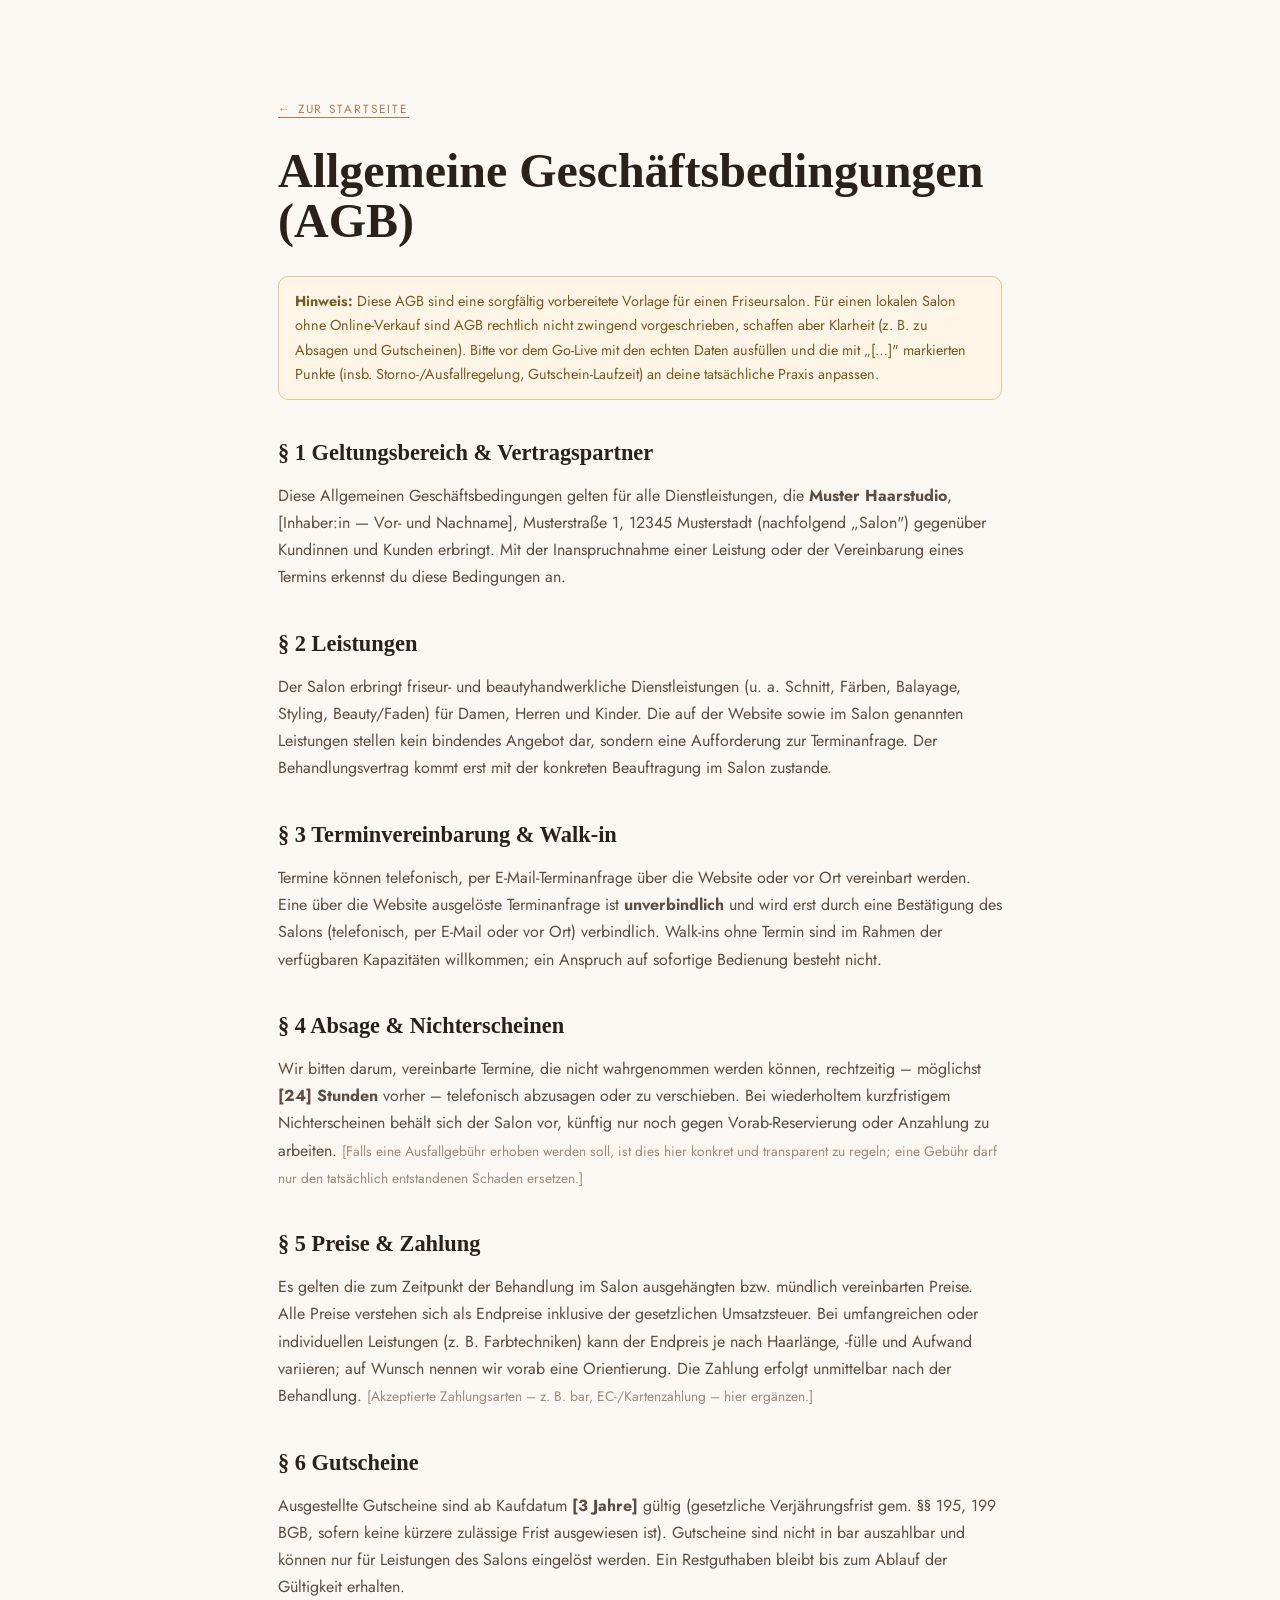
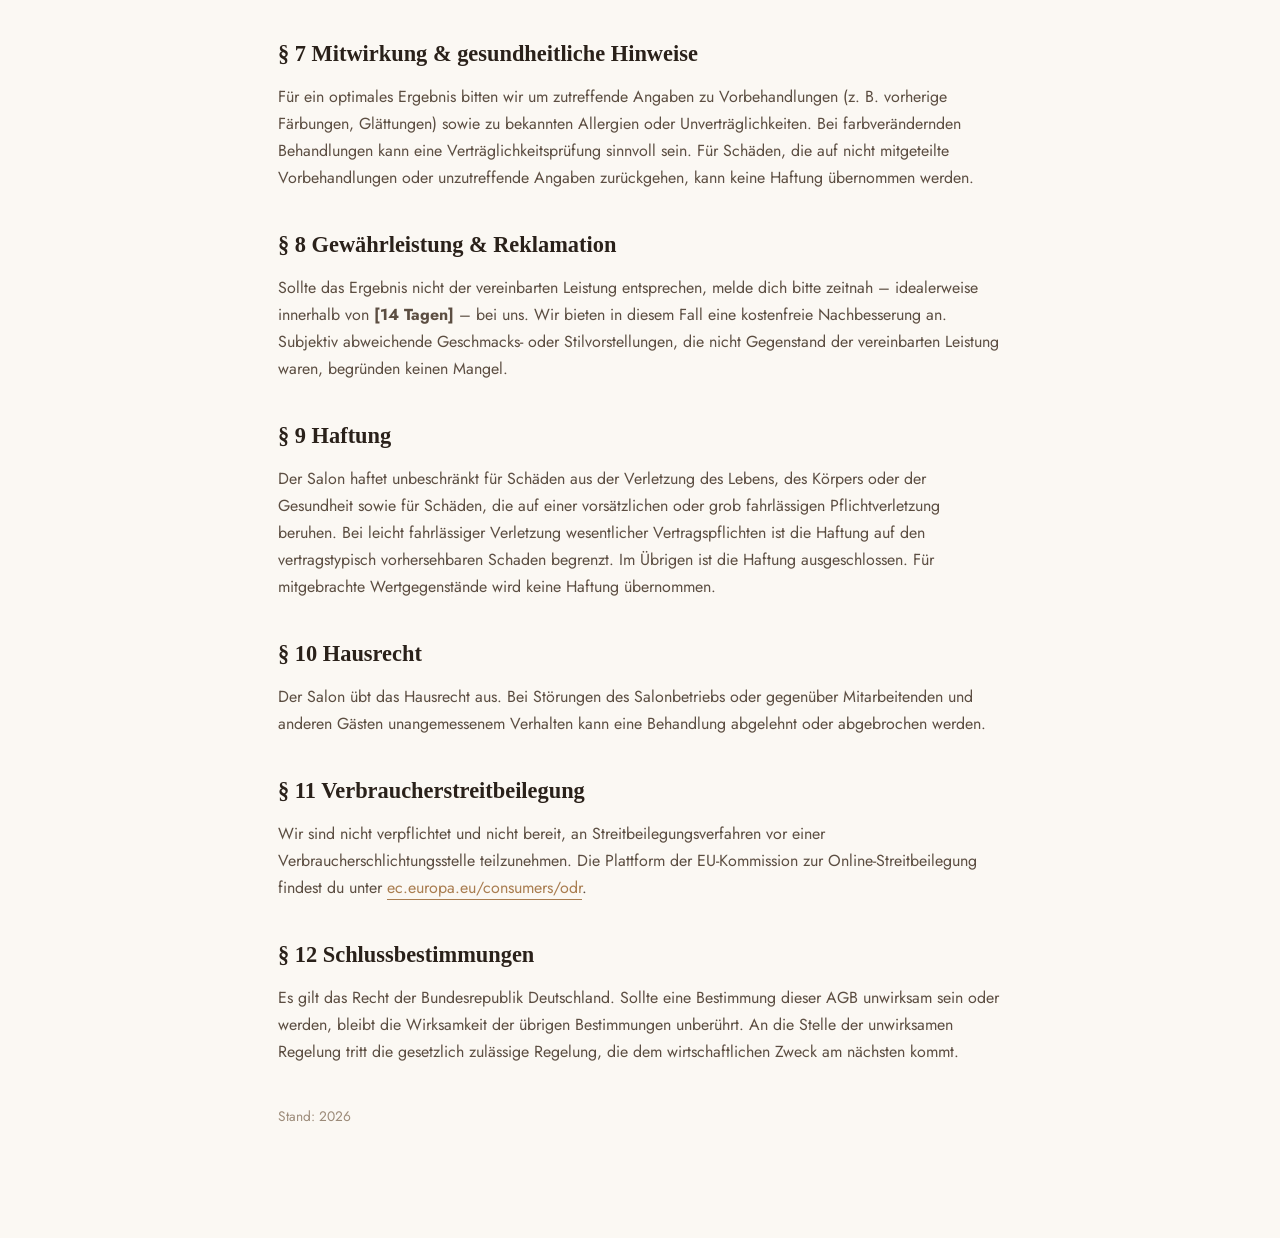
==== commit e23c8165: "Ersetze echte Unternehmensdaten durch Beispiel-Platzhalter Solange die Übernahme noch nicht final be" ====
--- a/agb.html
+++ b/agb.html
@@ -3,8 +3,10 @@
 <head>
 <meta charset="UTF-8">
 <meta name="viewport" content="width=device-width, initial-scale=1.0">
-<title>AGB — Side Haarstudio Münster</title>
+<title>AGB — Muster Haarstudio</title>
+<meta name="description" content="Allgemeine Geschäftsbedingungen des Muster Haarstudio.">
 <meta name="robots" content="index,follow">
+<link rel="canonical" href="https://www.muster-haarstudio.de/agb">
 <link rel="icon" href="favicon.svg" type="image/svg+xml">
 <link rel="preconnect" href="https://fonts.bunny.net" crossorigin>
 <link rel="stylesheet" href="https://fonts.bunny.net/css?family=cormorant-garamond:400,500,600,700|jost:300,400,500,600">
@@ -24,8 +26,8 @@
     <h2>§ 1 Geltungsbereich &amp; Vertragspartner</h2>
     <p>
       Diese Allgemeinen Geschäftsbedingungen gelten für alle Dienstleistungen, die
-      <strong>Side Haarstudio</strong>, [Inhaber:in — Vor- und Nachname], Aegidiistraße 17,
-      48143 Münster (nachfolgend „Salon") gegenüber Kundinnen und Kunden erbringt. Mit der
+      <strong>Muster Haarstudio</strong>, [Inhaber:in — Vor- und Nachname], Musterstraße 1,
+      12345 Musterstadt (nachfolgend „Salon") gegenüber Kundinnen und Kunden erbringt. Mit der
       Inanspruchnahme einer Leistung oder der Vereinbarung eines Termins erkennst du diese
       Bedingungen an.
     </p>
--- a/styles.css
+++ b/styles.css
@@ -1,5 +1,5 @@
 /* ============================================================
-   SIDE Haarstudio Münster — Design System
+   Muster Haarstudio — Design System
    Warm brown / cream luxury salon. Serif display + geometric sans.
    Layout is container-query driven so the same markup reflows for
    wide desktop and narrow phone widths.
@@ -104,7 +104,7 @@
 /* media frames (plain imgs that fill their box) */
 .media{ position:relative; overflow:hidden; background:var(--sand); }
 .media img{ position:absolute; inset:0; width:100%; height:100%; object-fit:cover; }
-.hero-media img, .contact-map img{ position:absolute; inset:0; width:100%; height:100%; object-fit:cover; }
+.hero-media img, .contact-map img{ position:absolute; inset:0; width:100%; height:100%; object-fit:cover; object-position:center 40%; }
 
 /* ============================================================
    HEADER
@@ -173,15 +173,17 @@
    200px buffer covers the sticky header (~72px), the trust strip and
    the section padding. min-height keeps it usable on very short windows. */
 .hero[data-layout="image"] .hero-media{
-  position:relative; width:100%; aspect-ratio:16/13; border-radius:var(--r-lg); overflow:hidden;
+  position:relative; width:100%; aspect-ratio:16/9; border-radius:var(--r-lg); overflow:hidden;
   background:#3b2c22;
   max-height:calc(100svh - 200px);
   min-height:360px;
 }
 .hero[data-layout="image"] .hero-media::after{
   content:""; position:absolute; inset:0; z-index:1;
-  background:linear-gradient(90deg, rgba(53,40,32,.74) 0%, rgba(53,40,32,.36) 42%, rgba(53,40,32,.05) 70%),
-             linear-gradient(0deg, rgba(53,40,32,.5), rgba(53,40,32,0) 50%);
+  /* Darkening sits mainly at the bottom (headline legibility); the left edge
+     gets only a light touch so the salon sign stays bright. */
+  background:linear-gradient(0deg, rgba(53,40,32,.78) 0%, rgba(53,40,32,.30) 38%, rgba(53,40,32,0) 60%),
+             linear-gradient(90deg, rgba(53,40,32,.32) 0%, rgba(53,40,32,0) 34%);
 }
 .hero[data-layout="image"] .hero-copy{
   position:absolute; left:0; bottom:0; z-index:2;
@@ -234,8 +236,10 @@
   }
   .hero[data-layout="image"] .hero-media img{
     position:static; inset:auto; width:100%; height:auto;
-    aspect-ratio:4/3; object-fit:cover;
+    aspect-ratio:3/2; object-fit:cover;
     border-radius:var(--r-lg) var(--r-lg) 0 0;
+    /* Bild auf dem Smartphone statisch: kein Ken-Burns-Zoom / Einblendung */
+    animation:none; transform:none;
   }
   .hero[data-layout="image"] .hero-media::after{ display:none; }
   .hero[data-layout="image"] .hero-copy{
@@ -491,16 +495,32 @@
 /* ============================================================
    ANIMATIONS — kleine Bewegung, viel Wirkung
    ============================================================ */
-/* Hero: slow ken-burns zoom of the background image */
-@keyframes kenBurns{
-  0%   { transform:scale(1.02) translate(0,0); }
-  100% { transform:scale(1.10) translate(-1.5%, -2%); }
-}
-.hero[data-layout="image"] .hero-media img{
-  animation:kenBurns 26s var(--ease) infinite alternate;
-}
+/* Hero load-in: overlay + copy fade/stagger in. The image itself stays
+   completely static — no zoom / ken-burns, no scale. */
+@keyframes heroOverlayIn{
+  from{ opacity:0; } to{ opacity:1; }
+}
+@keyframes heroCopyIn{
+  from{ opacity:0; transform:translateY(14px); }
+  to  { opacity:1; transform:translateY(0); }
+}
+.hero[data-layout="image"] .hero-media::after{
+  animation:heroOverlayIn .9s var(--ease) .15s both;
+}
+.hero[data-layout="image"] .hero-copy .eyebrow{ animation:heroCopyIn .8s var(--ease) .35s both; }
+.hero[data-layout="image"] .hero-copy h1     { animation:heroCopyIn .9s var(--ease) .50s both; }
+.hero[data-layout="image"] .hero-copy .hero-sub{ animation:heroCopyIn .8s var(--ease) .70s both; }
+.hero[data-layout="image"] .hero-copy .hero-actions{ animation:heroCopyIn .8s var(--ease) .88s both; }
+.hero .hero-strip{ animation:heroCopyIn .8s var(--ease) 1.05s both; }
+
 @media (prefers-reduced-motion: reduce){
-  .hero[data-layout="image"] .hero-media img{ animation:none; }
+  .hero[data-layout="image"] .hero-media img,
+  .hero[data-layout="image"] .hero-media::after,
+  .hero[data-layout="image"] .hero-copy .eyebrow,
+  .hero[data-layout="image"] .hero-copy h1,
+  .hero[data-layout="image"] .hero-copy .hero-sub,
+  .hero[data-layout="image"] .hero-copy .hero-actions,
+  .hero .hero-strip{ animation:none; }
 }
 
 /* Service card image zoom on hover */
@@ -572,8 +592,9 @@
    FOOTER LEGAL + COOKIE BANNER
    ============================================================ */
 .footer-legal{ display:flex; gap:22px; flex-wrap:wrap; justify-content:center; }
-.footer-legal a{ font-size:.74rem; letter-spacing:.14em; text-transform:uppercase; color:rgba(251,248,243,.78); transition:color .2s; }
-.footer-legal a:hover{ color:#fff; }
+.footer-legal a, .footer-linkbtn{ font-size:.74rem; letter-spacing:.14em; text-transform:uppercase; color:rgba(251,248,243,.78); transition:color .2s; }
+.footer-legal a:hover, .footer-linkbtn:hover{ color:#fff; }
+.footer-linkbtn{ background:none; border:0; padding:0; font-family:inherit; cursor:pointer; }
 
 .cookie-banner{
   position:fixed; left:0; right:0; bottom:0; z-index:400;
@@ -594,6 +615,32 @@
 .cookie-banner .btn{ padding:.7em 1.3em; }
 .cookie-banner .btn-ghost{ color:#fff; border-color:rgba(255,255,255,.4); }
 .cookie-banner .btn-ghost:hover{ border-color:#fff; background:rgba(255,255,255,.08); }
+
+/* ============================================================
+   WHATSAPP FLOATING BUTTON (unten links)
+   ============================================================ */
+.whatsapp-fab{
+  position:fixed; left:24px; bottom:24px; z-index:300;
+  display:flex; align-items:center; justify-content:center;
+  width:58px; height:58px; border-radius:50%;
+  background:#25D366; color:#fff;
+  box-shadow:0 6px 20px rgba(37,211,102,.45), 0 2px 6px rgba(0,0,0,.18);
+  transition:transform .2s var(--ease), box-shadow .2s var(--ease);
+}
+.whatsapp-fab:hover{
+  transform:translateY(-3px) scale(1.05);
+  box-shadow:0 10px 28px rgba(37,211,102,.55), 0 4px 10px rgba(0,0,0,.2);
+}
+.whatsapp-fab:focus-visible{ outline:3px solid #fff; outline-offset:3px; }
+.whatsapp-fab svg{ display:block; }
+@media (max-width:640px){
+  .whatsapp-fab{ left:18px; bottom:18px; width:52px; height:52px; }
+  .whatsapp-fab svg{ width:27px; height:27px; }
+}
+@media (prefers-reduced-motion:reduce){
+  .whatsapp-fab{ transition:none; }
+  .whatsapp-fab:hover{ transform:none; }
+}
 
 /* ============================================================
    LEGAL PAGES (Impressum / Datenschutz)
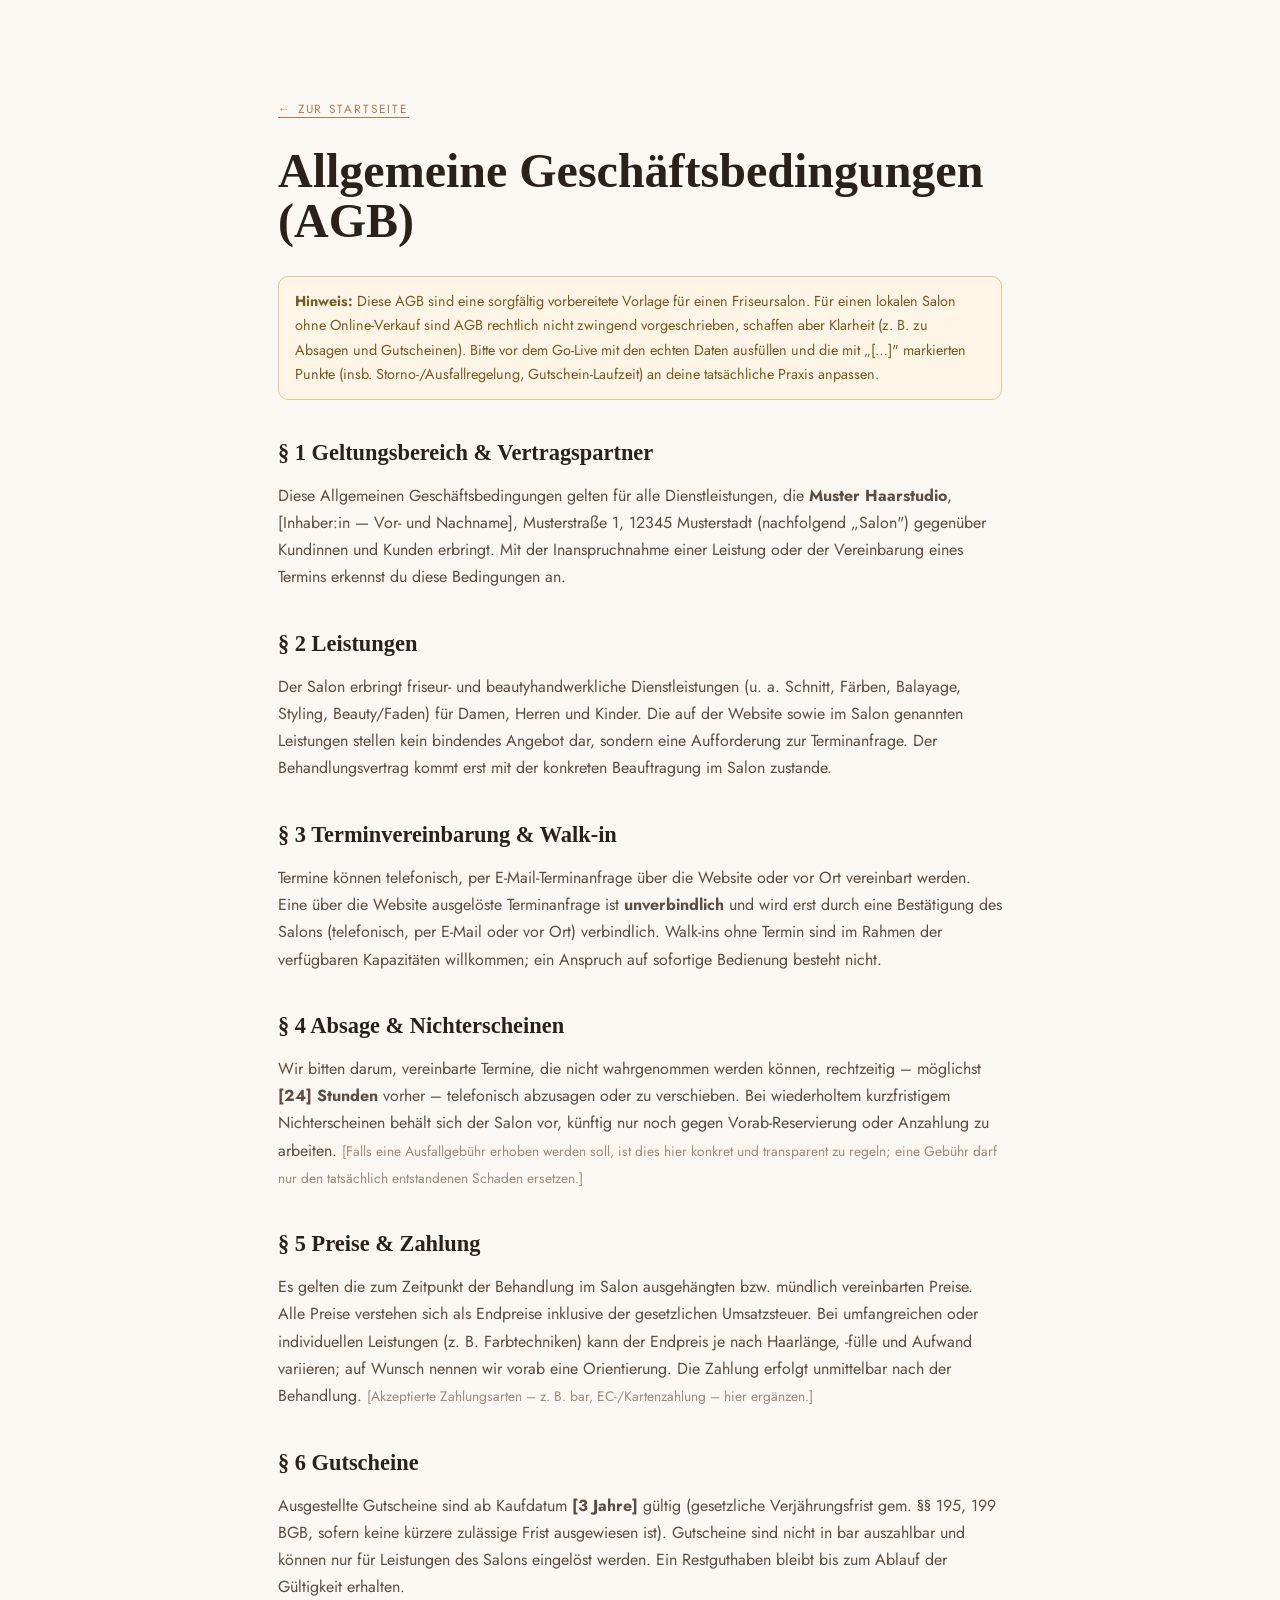
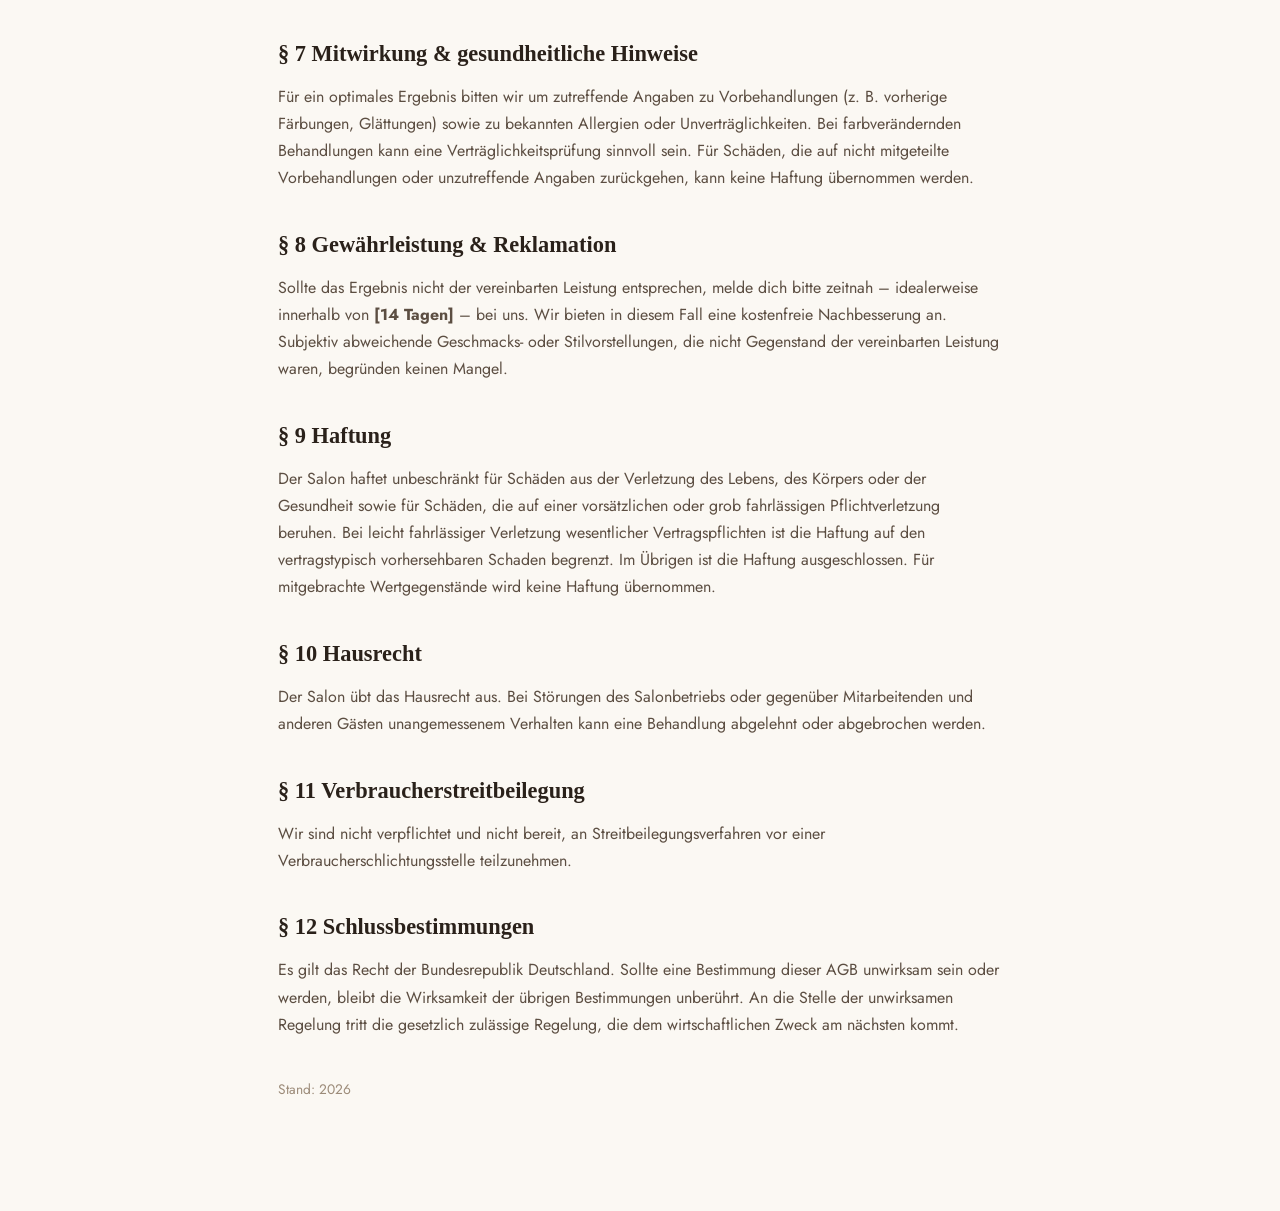
==== commit 7fb1afe2: "Toten OS-Plattform-Link entfernen (abgeschaltet seit 20.07.2025) Die EU-Online-Streitbeilegungsplatt" ====
--- a/agb.html
+++ b/agb.html
@@ -115,9 +115,7 @@
     <h2>§ 11 Verbraucherstreitbeilegung</h2>
     <p>
       Wir sind nicht verpflichtet und nicht bereit, an Streitbeilegungsverfahren vor einer
-      Verbraucherschlichtungsstelle teilzunehmen. Die Plattform der EU-Kommission zur
-      Online-Streitbeilegung findest du unter
-      <a href="https://ec.europa.eu/consumers/odr/" target="_blank" rel="noopener">ec.europa.eu/consumers/odr</a>.
+      Verbraucherschlichtungsstelle teilzunehmen.
     </p>
 
     <h2>§ 12 Schlussbestimmungen</h2>
